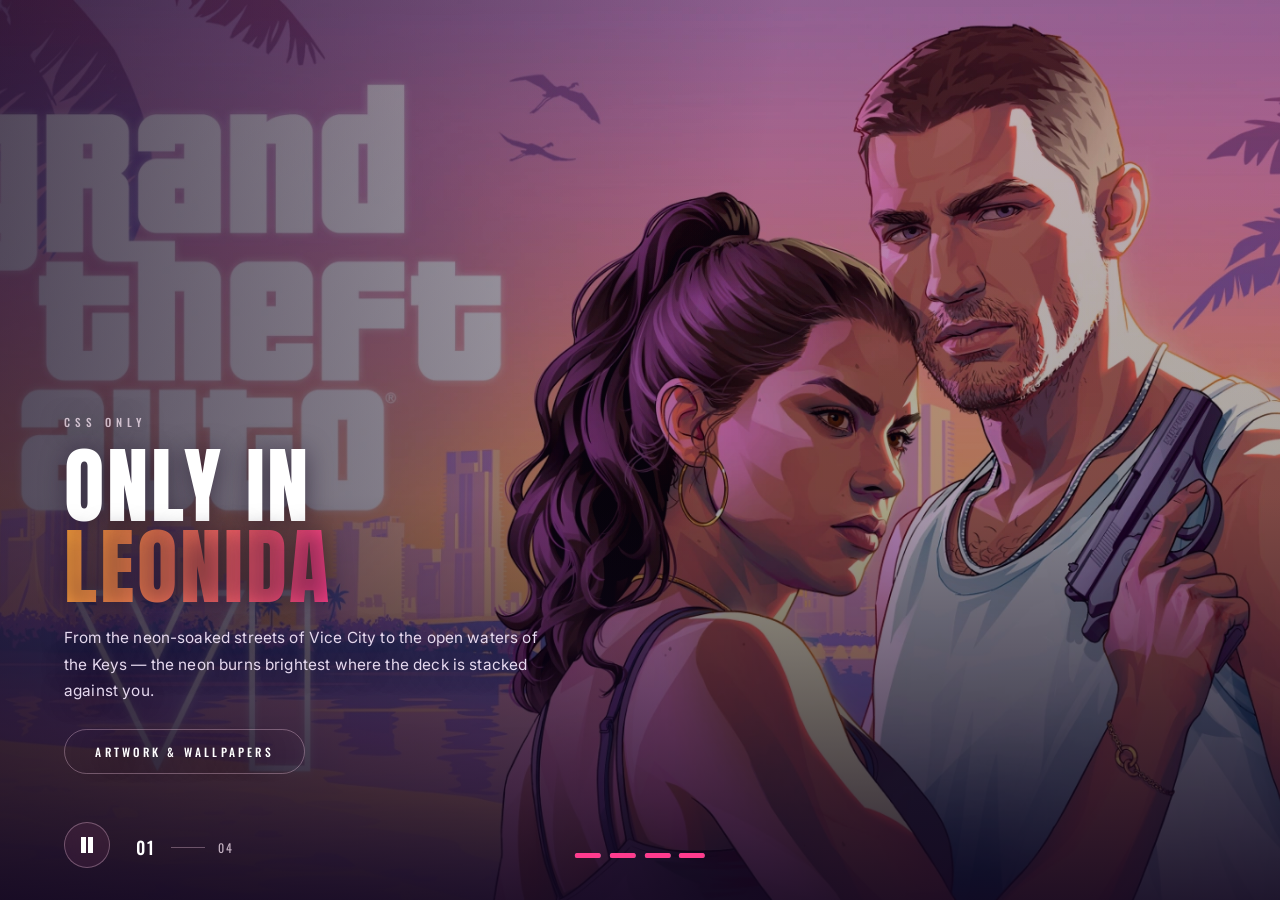
==== autoplay-carousel.html @ ba2a53c5 "Add no-JS HTML/CSS carousels Scroll-snap and autoplay carousel demos with shared styles and image as" ====
<!DOCTYPE html>
<html lang="en">
<head>
  <meta charset="UTF-8" />
  <meta name="viewport" content="width=device-width, initial-scale=1.0" />
  <title>GTA VI Slider — Autoplay (CSS only)</title>
  <link rel="preconnect" href="https://fonts.googleapis.com" />
  <link rel="preconnect" href="https://fonts.gstatic.com" crossorigin />
  <link href="https://fonts.googleapis.com/css2?family=Anton&family=Inter:wght@400&family=Oswald:wght@400;500&display=swap" rel="stylesheet" />
  <link rel="stylesheet" href="shared.css" />
  <link rel="stylesheet" href="autoplay-carousel.css" />
</head>
<body>

  <div class="slider" aria-label="GTA VI slider — autoplays every 5 seconds, hover to pause">

    <section class="slide" style="--i: 0">
      <picture class="slide-bg">
        <source media="(orientation: portrait)" srcset="Images/mobile/Official_Cover_Art_portrait.webp" />
        <img src="Images/Official_Cover_Art_landscape.webp" alt="Grand Theft Auto VI official cover art" />
      </picture>
      <div class="slide-overlay"></div>
      <div class="slide-content">
        <p class="slide-label">CSS Only</p>
        <h1 class="slide-title">Grand Theft Auto</h1>
        <h2 class="slide-name">VI</h2>
        <p class="slide-desc">Vice City, USA. The darkest side of the sunniest place in America. Coming November 19, 2026 to PlayStation 5 and Xbox Series X|S.</p>
        <div class="slide-btns">
          <a class="btn btn-primary" href="https://www.rockstargames.com/VI/media/artwork-wallpapers" target="_blank" rel="noopener">Artwork &amp; Wallpapers</a>
        </div>
      </div>
    </section>

    <section class="slide" style="--i: 1">
      <picture class="slide-bg">
        <source media="(orientation: portrait)" srcset="Images/mobile/Jason_and_Lucia_01_With_Logos_portrait.webp" />
        <img src="Images/Jason_and_Lucia_01_With_Logos_landscape.webp" alt="Jason and Lucia in Vice City" />
      </picture>
      <div class="slide-overlay"></div>
      <div class="slide-content">
        <p class="slide-label">CSS Only</p>
        <h1 class="slide-title">Jason and</h1>
        <h2 class="slide-name">Lucia</h2>
        <p class="slide-desc">Jason and Lucia have always known the deck is stacked against them — forced to rely on each other more than ever if they want to make it out alive.</p>
        <div class="slide-btns">
          <a class="btn btn-primary" href="https://www.rockstargames.com/VI/media/artwork-wallpapers" target="_blank" rel="noopener">Artwork &amp; Wallpapers</a>
        </div>
      </div>
    </section>

    <section class="slide" style="--i: 2">
      <picture class="slide-bg">
        <source media="(orientation: portrait)" srcset="Images/mobile/Jason_and_Lucia_Robbery_With_Logo_portrait.webp" />
        <img src="Images/Jason_and_Lucia_Robbery_With_Logo_landscape.webp" alt="Jason and Lucia mid-robbery" />
      </picture>
      <div class="slide-overlay"></div>
      <div class="slide-content">
        <p class="slide-label">CSS Only</p>
        <h1 class="slide-title">An Easy Score</h1>
        <h2 class="slide-name">Gone Wrong</h2>
        <p class="slide-desc">When an easy score goes wrong, Jason and Lucia land in the middle of a criminal conspiracy stretching across the state of Leonida.</p>
        <div class="slide-btns">
          <a class="btn btn-primary" href="https://www.rockstargames.com/VI/media/artwork-wallpapers" target="_blank" rel="noopener">Artwork &amp; Wallpapers</a>
        </div>
      </div>
    </section>

    <section class="slide" style="--i: 3">
      <picture class="slide-bg">
        <source media="(orientation: portrait)" srcset="Images/mobile/Jason_Lucia_Beach_With_Logos_portrait.webp" />
        <img src="Images/Jason_Lucia_Beach_With_Logos_landscape.webp" alt="Jason and Lucia on the beach" />
      </picture>
      <div class="slide-overlay"></div>
      <div class="slide-content">
        <p class="slide-label">CSS Only</p>
        <h1 class="slide-title">Only in</h1>
        <h2 class="slide-name">Leonida</h2>
        <p class="slide-desc">From the neon-soaked streets of Vice City to the open waters of the Keys — the neon burns brightest where the deck is stacked against you.</p>
        <div class="slide-btns">
          <a class="btn btn-primary" href="https://www.rockstargames.com/VI/media/artwork-wallpapers" target="_blank" rel="noopener">Artwork &amp; Wallpapers</a>
        </div>
      </div>
    </section>

    <!-- hover to pause: the pause icon morphs into a play icon (pure CSS) -->
    <button class="playpause" type="button" aria-label="Hover to pause autoplay" title="Hover to pause — move the cursor away to resume">
      <span class="pp-icon" aria-hidden="true"></span>
    </button>

    <!-- 01 / 04 counter driven by the shared 20s keyframe clock -->
    <div class="counter" aria-hidden="true">
      <span class="counter-window">
        <span class="counter-strip">
          <span>01</span><span>02</span><span>03</span><span>04</span>
        </span>
      </span>
      <span class="counter-sep"></span>
      <span class="counter-total">04</span>
    </div>

    <!-- dot pills with the 5s countdown fill -->
    <div class="pills" aria-hidden="true">
      <span class="pill" style="--i: 0"></span>
      <span class="pill" style="--i: 1"></span>
      <span class="pill" style="--i: 2"></span>
      <span class="pill" style="--i: 3"></span>
    </div>

  </div>

</body>
</html>
---- shared.css ----
/* ========================================================
   shared.css — design tokens + everything both demos share
   ======================================================== */

:root {
  /* GTA VI / Vice City palette */
  --accent: #ff3b8e;
  --accent-2: #ffa43b;
  --accent-3: #8b5cf6;
  --vice-gradient: linear-gradient(100deg, var(--accent-2) 0%, var(--accent) 55%, var(--accent-3) 110%);
  --bg-dark: #12071f;
  --text-soft: #e6d9ef;
  --text-dim: rgba(255, 235, 250, 0.72);
  --line: rgba(255, 210, 235, 0.32);
  --glass: rgba(255, 120, 190, 0.08);
  --slide-duration: 5s;

  --radius-card: 14px;
  --radius-pill: 999px;

  --font-display: "Anton", "Arial Narrow", sans-serif;
  --font-ui: "Oswald", "Segoe UI", sans-serif;
  --font-body: "Inter", "Segoe UI", Arial, sans-serif;
}

* {
  margin: 0;
  padding: 0;
  box-sizing: border-box;
}

html,
body {
  height: 100%;
}

body {
  font-family: var(--font-ui);
  background: var(--bg-dark);
  color: #fff;
  overflow: hidden;
}

::selection {
  background: var(--accent);
  color: var(--bg-dark);
}

:focus-visible {
  outline: 2px solid var(--accent);
  outline-offset: 3px;
}

/* ---------------- Slide anatomy ---------------- */

.slide {
  position: relative;
  overflow: hidden;
}

/* <picture> with a portrait <source> for mobile art direction */
.slide-bg {
  position: absolute;
  inset: 0;
  display: block;
  filter: brightness(0.9) saturate(1.1) contrast(1.05);
}

.slide-bg img {
  display: block;
  width: 100%;
  height: 100%;
  object-fit: cover;
  object-position: top;
}

.slide-overlay {
  position: absolute;
  inset: 0;
  background:
    linear-gradient(to top, rgba(18, 7, 31, 0.9) 0%, rgba(18, 7, 31, 0.3) 45%, rgba(30, 8, 40, 0.2) 100%),
    linear-gradient(100deg, rgba(18, 7, 31, 0.65) 0%, transparent 55%),
    linear-gradient(200deg, rgba(255, 59, 142, 0.12) 0%, transparent 40%);
}

.slide-content {
  position: absolute;
  left: clamp(1.5rem, 5vw, 4.5rem);
  bottom: clamp(5.5rem, 14vh, 8.5rem);
  z-index: 5;
  max-width: 640px;
  padding-right: 1.5rem;
  /* keeps small type legible where the art behind it runs bright */
  text-shadow: 0 2px 24px rgba(18, 7, 31, 0.55);
}

.slide-label {
  font-size: 0.7rem;
  font-weight: 500;
  letter-spacing: 0.45em;
  text-transform: uppercase;
  color: var(--text-dim);
  margin-bottom: 0.9rem;
}

.slide-title {
  font-family: var(--font-display);
  font-weight: 400;
  font-size: clamp(2.6rem, 6.5vw, 5.2rem);
  line-height: 0.98;
  letter-spacing: 0.035em;
  text-transform: uppercase;
  text-wrap: balance;
}

.slide-name {
  font-family: var(--font-display);
  font-weight: 400;
  font-size: clamp(2.6rem, 6.5vw, 5.2rem);
  line-height: 0.98;
  letter-spacing: 0.035em;
  text-transform: uppercase;
  text-wrap: balance;
  color: var(--accent);
  background: var(--vice-gradient);
  -webkit-background-clip: text;
  background-clip: text;
  -webkit-text-fill-color: transparent;
}

.slide-desc {
  margin-top: 1.1rem;
  font-family: var(--font-body);
  font-size: clamp(0.9rem, 1.2vw, 1rem);
  line-height: 1.7;
  letter-spacing: 0.01em;
  color: var(--text-soft);
  font-weight: 400;
  max-width: 52ch;
  text-wrap: pretty;
}

.slide-btns {
  display: flex;
  flex-wrap: wrap;
  gap: 0.9rem;
  margin-top: 1.6rem;
}

.btn {
  display: inline-block;
  text-decoration: none;
  padding: 0.8rem 1.9rem;
  font-family: var(--font-ui);
  font-size: 0.72rem;
  font-weight: 500;
  letter-spacing: 0.28em;
  text-transform: uppercase;
  border: 1px solid var(--line);
  border-radius: var(--radius-pill);
  background: transparent;
  color: #fff;
  cursor: pointer;
  transition: background 0.35s, color 0.35s, border-color 0.35s;
}

.btn-primary:hover {
  background: var(--vice-gradient);
  color: #12071f;
  border-color: transparent;
  font-weight: 500;
}

.btn-ghost:hover {
  border-color: rgba(255, 255, 255, 0.6);
  color: #fff;
  background: rgba(255, 255, 255, 0.08);
}

/* ---------------- Counter numerals (both demos) ---------------- */

.counter {
  font-variant-numeric: tabular-nums;
}

/* ---------------- Responsive ---------------- */

@media (max-width: 1024px) {
  .slide-content {
    max-width: 540px;
  }
}

@media (max-width: 560px) {
  .slide-content {
    bottom: 6.5rem;
    padding-right: 1rem;
  }

  .btn {
    padding: 0.65rem 1.3rem;
  }
}

@media (max-height: 480px) and (orientation: landscape) {
  .slide-desc {
    display: none;
  }

  .slide-content {
    bottom: 3.5rem;
  }
}

/* ---------------- Reduced motion ---------------- */

@media (prefers-reduced-motion: reduce) {
  /* each demo restores its own safe static state on top of this */
  *,
  *::before,
  *::after,
  *::scroll-marker {
    animation: none !important;
    transition-duration: 0.01ms !important;
  }
}
---- autoplay-carousel.css ----
/* ==========================================================
   autoplay-carousel.css — Demo 2: keyframe autoplay
   One shared 20s clock (4 slides x 5s); every animation runs
   on it with a negative delay of --i x 5s, so slides, content,
   pills and counter stay perfectly in sync with zero JS.
   ========================================================== */

:root {
  --slides: 4;
  --cycle: calc(var(--slide-duration) * var(--slides)); /* 20s */
}

.slider {
  position: relative;
  width: 100vw;
  height: 100dvh;
  overflow: hidden;
}

.slider .slide {
  position: absolute;
  inset: 0;
  z-index: 0;
  animation: slide-cycle var(--cycle) infinite;
  animation-delay: calc((var(--i) - var(--slides)) * var(--slide-duration));
}

/* fades in ON TOP (z3) during the last 5% of the previous window,
   holds its 25% window at z2, then drops beneath (z1) the moment the
   window ends — so even paused exactly on a boundary, the newer slide
   always covers the older one */
@keyframes slide-cycle {
  0%      { opacity: 1; z-index: 2; }
  24.99%  { opacity: 1; z-index: 2; }
  25%     { opacity: 1; z-index: 1; }
  30%     { opacity: 0; z-index: 1; }
  94.99%  { opacity: 0; z-index: 1; }
  95%     { opacity: 0; z-index: 3; }
  100%    { opacity: 1; z-index: 3; }
}

/* ------- content cascade (staggered by --d) ------- */

.slider .slide-label,
.slider .slide-title,
.slider .slide-name,
.slider .slide-desc,
.slider .slide-btns {
  animation: content-cycle var(--cycle) infinite;
  animation-delay: calc((var(--i) - var(--slides)) * var(--slide-duration) + var(--d, 0s));
}

.slider .slide-label { --d: 0.05s; }
.slider .slide-title { --d: 0.2s; }
.slider .slide-name  { --d: 0.35s; }
.slider .slide-desc  { --d: 0.5s; }
.slider .slide-btns  { --d: 0.65s; }

@keyframes content-cycle {
  0%   { opacity: 0; translate: 0 18px; }
  4%   { opacity: 1; translate: 0 0; }
  25%  { opacity: 1; translate: 0 0; }
  30%  { opacity: 0; translate: 0 18px; }
  100% { opacity: 0; translate: 0 18px; }
}

/* ------- slow 6s-style zoom while the slide is active ------- */

.slider .slide-bg {
  animation: zoom-cycle var(--cycle) infinite;
  animation-delay: calc((var(--i) - var(--slides)) * var(--slide-duration));
}

@keyframes zoom-cycle {
  0%   { scale: 1.15; }
  25%  { scale: 1.02; }
  30%  { scale: 1.15; }
  100% { scale: 1.15; }
}

/* ---------------- pause / play button ----------------
   Hovering it pauses every animation on the slider (see the
   :has() rule below); the pause bars morph into a play
   triangle via clip-path transitions. */

.playpause {
  position: absolute;
  left: clamp(1.5rem, 5vw, 4.5rem);
  bottom: 2rem;
  z-index: 20;
  width: 46px;
  height: 46px;
  border-radius: 50%;
  border: 1px solid var(--line);
  background: var(--glass);
  backdrop-filter: blur(8px);
  display: grid;
  place-items: center;
  cursor: pointer;
  transition: background 0.3s, scale 0.3s;
}

.playpause:hover {
  background: rgba(255, 59, 142, 0.18);
  scale: 1.08;
}

.pp-icon {
  position: relative;
  width: 16px;
  height: 16px;
  display: block;
}

/* the two pause bars */
.pp-icon::before,
.pp-icon::after {
  content: "";
  position: absolute;
  top: 0;
  height: 100%;
  background: #fff;
  clip-path: polygon(0 0, 100% 0, 100% 100%, 0 100%);
  transition: clip-path 0.35s ease, left 0.35s ease, width 0.35s ease;
}

.pp-icon::before {
  left: 2px;
  width: 5px;
}

.pp-icon::after {
  left: 9px;
  width: 5px;
}

/* on hover the bars join and reshape into a right-pointing triangle:
   left bar = left half, right bar = the tip */
.playpause:hover .pp-icon::before {
  left: 2px;
  width: 12px;
  clip-path: polygon(0 0, 100% 50%, 100% 50%, 0 100%);
}

.playpause:hover .pp-icon::after {
  left: 8px;
  width: 6px;
  clip-path: polygon(0 25%, 100% 50%, 100% 50%, 0 75%);
}

/* ---------------- counter ---------------- */

.counter {
  position: absolute;
  left: calc(clamp(1.5rem, 5vw, 4.5rem) + 46px + 1.6rem);
  bottom: 2.6rem;
  z-index: 20;
  display: flex;
  align-items: center;
  gap: 0.8rem;
  letter-spacing: 0.15em;
}

.counter-window {
  display: block;
  height: 1.35rem;
  line-height: 1.35rem;
  overflow: hidden;
}

.counter-strip {
  display: block;
  font-size: 1.1rem;
  font-weight: 500;
  color: #fff;
  animation: count-cycle var(--cycle) infinite;
}

.counter-strip span {
  display: block;
  height: 1.35rem;
}

/* stepped, with a quick roll between windows */
@keyframes count-cycle {
  0%, 24%   { translate: 0 0; }
  27%, 49%  { translate: 0 -25%; }
  52%, 74%  { translate: 0 -50%; }
  77%, 100% { translate: 0 -75%; } /* loop snaps back to 01 */
}

.counter-sep {
  width: 34px;
  height: 1px;
  background: var(--line);
}

.counter-total {
  font-size: 0.75rem;
  color: var(--text-dim);
}

/* ---------------- dot pills with countdown fill ---------------- */

.pills {
  position: absolute;
  left: 50%;
  bottom: 2.6rem;
  translate: -50% 0;
  z-index: 20;
  display: flex;
  align-items: center;
  gap: 0.55rem;
}

.pill {
  position: relative;
  width: 26px;
  height: 5px;
  border-radius: 999px;
  background: rgba(255, 255, 255, 0.4);
  overflow: hidden;
  animation: pill-cycle var(--cycle) infinite;
  animation-delay: calc((var(--i) - var(--slides)) * var(--slide-duration));
}

/* active pill grows and turns vice-pink for its window */
@keyframes pill-cycle {
  0%      { width: 44px; background: rgba(255, 59, 142, 0.45); }
  24.99%  { width: 44px; background: rgba(255, 59, 142, 0.45); }
  25%     { width: 26px; background: rgba(255, 255, 255, 0.4); }
  95%     { width: 26px; background: rgba(255, 255, 255, 0.4); }
  100%    { width: 44px; background: rgba(255, 59, 142, 0.45); }
}

/* the 5s countdown fill */
.pill::after {
  content: "";
  position: absolute;
  inset: 0;
  background: var(--accent);
  transform-origin: left;
  animation: timer-cycle var(--cycle) infinite;
  animation-delay: calc((var(--i) - var(--slides)) * var(--slide-duration));
}

@keyframes timer-cycle {
  0%      { scale: 0 1; opacity: 1; }
  24.99%  { scale: 1 1; opacity: 1; }
  25%     { scale: 0 1; opacity: 0; }
  99.99%  { scale: 0 1; opacity: 0; }
  100%    { scale: 0 1; opacity: 1; }
}

/* ---------------- hover the pause button = pause everything ---------------- */

.slider:has(.playpause:hover) *,
.slider:has(.playpause:hover) *::after {
  animation-play-state: paused;
}

/* ---------------- reduced motion: static first-frame look ----------------
   shared.css sets animation: none, which would leave every slide at its
   base styles; make that a sensible static page (all slides stack, the
   last one in DOM paints on top). */
@media (prefers-reduced-motion: reduce) {
  .slider .slide,
  .slider .slide-content > *,
  .slider .counter-strip,
  .slider .pill {
    opacity: 1;
    translate: 0 0;
  }

  .slider .slide-bg {
    scale: 1;
  }

  .pill::after {
    display: none;
  }
}

@media (max-width: 560px) {
  .counter,
  .playpause {
    display: none;
  }
}
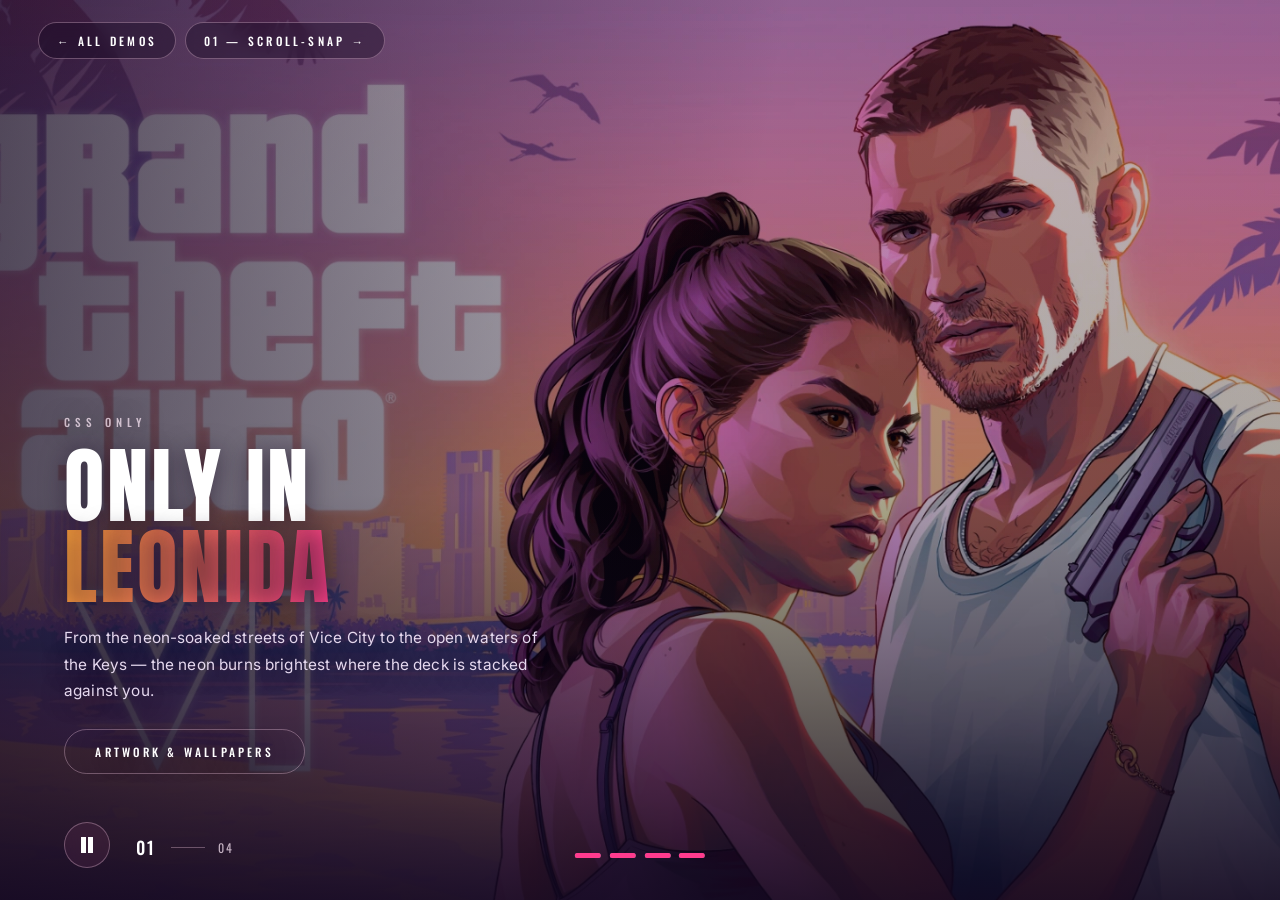
==== commit 1d9e1278: "Fix touch pause toggle, add demo nav and support fallbacks - autoplay: gate every :hover rule behind" ====
--- a/autoplay-carousel.html
+++ b/autoplay-carousel.html
@@ -12,7 +12,12 @@
 </head>
 <body>
 
-  <div class="slider" aria-label="GTA VI slider — autoplays every 5 seconds, hover to pause">
+  <nav class="demo-nav" aria-label="Demo navigation">
+    <a class="btn btn-ghost" href="index.html">← All Demos</a>
+    <a class="btn btn-ghost" href="scroll-carousel.html">01 — Scroll-Snap →</a>
+  </nav>
+
+  <div class="slider" role="region" aria-label="GTA VI slider — autoplays every 5 seconds; use the pause button to stop">
 
     <section class="slide" style="--i: 0">
       <picture class="slide-bg">
@@ -22,11 +27,10 @@
       <div class="slide-overlay"></div>
       <div class="slide-content">
         <p class="slide-label">CSS Only</p>
-        <h1 class="slide-title">Grand Theft Auto</h1>
-        <h2 class="slide-name">VI</h2>
+        <h1 class="slide-title">Grand Theft Auto <span class="slide-name">VI</span></h1>
         <p class="slide-desc">Vice City, USA. The darkest side of the sunniest place in America. Coming November 19, 2026 to PlayStation 5 and Xbox Series X|S.</p>
         <div class="slide-btns">
-          <a class="btn btn-primary" href="https://www.rockstargames.com/VI/media/artwork-wallpapers" target="_blank" rel="noopener">Artwork &amp; Wallpapers</a>
+          <a class="btn btn-primary" href="https://www.rockstargames.com/VI/media/artwork-wallpapers" target="_blank" rel="noopener" aria-label="Artwork and wallpapers — Grand Theft Auto VI cover art">Artwork &amp; Wallpapers</a>
         </div>
       </div>
     </section>
@@ -43,7 +47,7 @@
         <h2 class="slide-name">Lucia</h2>
         <p class="slide-desc">Jason and Lucia have always known the deck is stacked against them — forced to rely on each other more than ever if they want to make it out alive.</p>
         <div class="slide-btns">
-          <a class="btn btn-primary" href="https://www.rockstargames.com/VI/media/artwork-wallpapers" target="_blank" rel="noopener">Artwork &amp; Wallpapers</a>
+          <a class="btn btn-primary" href="https://www.rockstargames.com/VI/media/artwork-wallpapers" target="_blank" rel="noopener" aria-label="Artwork and wallpapers — Jason and Lucia">Artwork &amp; Wallpapers</a>
         </div>
       </div>
     </section>
@@ -60,7 +64,7 @@
         <h2 class="slide-name">Gone Wrong</h2>
         <p class="slide-desc">When an easy score goes wrong, Jason and Lucia land in the middle of a criminal conspiracy stretching across the state of Leonida.</p>
         <div class="slide-btns">
-          <a class="btn btn-primary" href="https://www.rockstargames.com/VI/media/artwork-wallpapers" target="_blank" rel="noopener">Artwork &amp; Wallpapers</a>
+          <a class="btn btn-primary" href="https://www.rockstargames.com/VI/media/artwork-wallpapers" target="_blank" rel="noopener" aria-label="Artwork and wallpapers — An Easy Score Gone Wrong">Artwork &amp; Wallpapers</a>
         </div>
       </div>
     </section>
@@ -77,15 +81,18 @@
         <h2 class="slide-name">Leonida</h2>
         <p class="slide-desc">From the neon-soaked streets of Vice City to the open waters of the Keys — the neon burns brightest where the deck is stacked against you.</p>
         <div class="slide-btns">
-          <a class="btn btn-primary" href="https://www.rockstargames.com/VI/media/artwork-wallpapers" target="_blank" rel="noopener">Artwork &amp; Wallpapers</a>
+          <a class="btn btn-primary" href="https://www.rockstargames.com/VI/media/artwork-wallpapers" target="_blank" rel="noopener" aria-label="Artwork and wallpapers — Only in Leonida">Artwork &amp; Wallpapers</a>
         </div>
       </div>
     </section>
 
-    <!-- hover to pause: the pause icon morphs into a play icon (pure CSS) -->
-    <button class="playpause" type="button" aria-label="Hover to pause autoplay" title="Hover to pause — move the cursor away to resume">
+    <!-- pause toggle: a real checkbox drives :has(:checked) so click, tap,
+         and keyboard all work; hover still previews the pause. The pause
+         icon morphs into a play icon (pure CSS). -->
+    <input type="checkbox" id="pause" class="pause-toggle" aria-label="Pause autoplay" />
+    <label for="pause" class="playpause" title="Pause or resume autoplay">
       <span class="pp-icon" aria-hidden="true"></span>
-    </button>
+    </label>
 
     <!-- 01 / 04 counter driven by the shared 20s keyframe clock -->
     <div class="counter" aria-hidden="true">
--- a/shared.css
+++ b/shared.css
@@ -51,6 +51,26 @@
   outline-offset: 3px;
 }
 
+/* ---------------- Demo nav (back / switch) ----------------
+   Fixed top-left pills on both demo pages: the way back to the
+   index and the one-click jump to the sibling engine. */
+
+.demo-nav {
+  position: fixed;
+  top: 1.4rem;
+  left: clamp(1.25rem, 3vw, 3rem);
+  z-index: 50;
+  display: flex;
+  flex-wrap: wrap;
+  gap: 0.6rem;
+}
+
+.demo-nav .btn {
+  padding: 0.55rem 1.1rem;
+  background: rgba(18, 7, 31, 0.4);
+  backdrop-filter: blur(8px);
+}
+
 /* ---------------- Slide anatomy ---------------- */
 
 .slide {
@@ -192,6 +212,11 @@
 }
 
 @media (max-width: 560px) {
+  .demo-nav {
+    top: 1rem;
+    left: 1.25rem;
+  }
+
   .slide-content {
     bottom: 6.5rem;
     padding-right: 1rem;
--- a/autoplay-carousel.css
+++ b/autoplay-carousel.css
@@ -25,17 +25,19 @@
   animation-delay: calc((var(--i) - var(--slides)) * var(--slide-duration));
 }
 
-/* fades in ON TOP (z3) during the last 5% of the previous window,
-   holds its 25% window at z2, then drops beneath (z1) the moment the
-   window ends — so even paused exactly on a boundary, the newer slide
-   always covers the older one */
+/* fades in ON TOP (z3) during the last 2% of the previous window
+   (a 400ms crossfade — sharp enough that pausing rarely lands inside
+   it and never holds a long 50/50 double exposure), holds its 25%
+   window at z2, then drops beneath (z1) the moment the window ends —
+   so even paused exactly on a boundary, the newer slide always covers
+   the older one */
 @keyframes slide-cycle {
   0%      { opacity: 1; z-index: 2; }
   24.99%  { opacity: 1; z-index: 2; }
   25%     { opacity: 1; z-index: 1; }
   30%     { opacity: 0; z-index: 1; }
-  94.99%  { opacity: 0; z-index: 1; }
-  95%     { opacity: 0; z-index: 3; }
+  97.99%  { opacity: 0; z-index: 1; }
+  98%     { opacity: 0; z-index: 3; }
   100%    { opacity: 1; z-index: 3; }
 }
 
@@ -78,10 +80,28 @@
   100% { scale: 1.15; }
 }
 
-/* ---------------- pause / play button ----------------
-   Hovering it pauses every animation on the slider (see the
-   :has() rule below); the pause bars morph into a play
-   triangle via clip-path transitions. */
+/* ---------------- pause / play toggle ----------------
+   A visually hidden checkbox carries the state so click, tap,
+   and keyboard all pause (see the :has() rules below); hovering
+   the label previews the pause. The pause bars morph into a
+   play triangle via clip-path transitions. */
+
+.pause-toggle {
+  position: absolute;
+  width: 1px;
+  height: 1px;
+  margin: -1px;
+  padding: 0;
+  border: 0;
+  overflow: hidden;
+  clip-path: inset(50%);
+  white-space: nowrap;
+}
+
+.pause-toggle:focus-visible + .playpause {
+  outline: 2px solid var(--accent);
+  outline-offset: 3px;
+}
 
 .playpause {
   position: absolute;
@@ -100,9 +120,15 @@
   transition: background 0.3s, scale 0.3s;
 }
 
-.playpause:hover {
-  background: rgba(255, 59, 142, 0.18);
-  scale: 1.08;
+/* hover styling is gated to real pointers throughout this file: a touch
+   browser leaves a sticky :hover on the tapped label until you tap
+   somewhere else, which would keep the carousel paused (and the icon
+   stuck on the play triangle) after the checkbox is unchecked. */
+@media (hover: hover) and (pointer: fine) {
+  .playpause:hover {
+    background: rgba(255, 59, 142, 0.18);
+    scale: 1.08;
+  }
 }
 
 .pp-icon {
@@ -134,18 +160,32 @@
   width: 5px;
 }
 
-/* on hover the bars join and reshape into a right-pointing triangle:
-   left bar = left half, right bar = the tip */
-.playpause:hover .pp-icon::before {
+/* on hover or while paused the bars join and reshape into a
+   right-pointing triangle: left bar = left half, right bar = the tip */
+.pause-toggle:checked + .playpause .pp-icon::before {
   left: 2px;
   width: 12px;
   clip-path: polygon(0 0, 100% 50%, 100% 50%, 0 100%);
 }
 
-.playpause:hover .pp-icon::after {
+.pause-toggle:checked + .playpause .pp-icon::after {
   left: 8px;
   width: 6px;
   clip-path: polygon(0 25%, 100% 50%, 100% 50%, 0 75%);
+}
+
+@media (hover: hover) and (pointer: fine) {
+  .playpause:hover .pp-icon::before {
+    left: 2px;
+    width: 12px;
+    clip-path: polygon(0 0, 100% 50%, 100% 50%, 0 100%);
+  }
+
+  .playpause:hover .pp-icon::after {
+    left: 8px;
+    width: 6px;
+    clip-path: polygon(0 25%, 100% 50%, 100% 50%, 0 75%);
+  }
 }
 
 /* ---------------- counter ---------------- */
@@ -225,12 +265,16 @@
 }
 
 /* active pill grows and turns vice-pink for its window */
+/* the active track sits at half-strength accent so the solid accent
+   countdown fill stays readable on top of it; paused at any moment,
+   the active pill still reads unmistakably pink like the scroll
+   demo's :target-current marker */
 @keyframes pill-cycle {
-  0%      { width: 44px; background: rgba(255, 59, 142, 0.45); }
-  24.99%  { width: 44px; background: rgba(255, 59, 142, 0.45); }
+  0%      { width: 44px; background: rgba(255, 59, 142, 0.5); }
+  24.99%  { width: 44px; background: rgba(255, 59, 142, 0.5); }
   25%     { width: 26px; background: rgba(255, 255, 255, 0.4); }
   95%     { width: 26px; background: rgba(255, 255, 255, 0.4); }
-  100%    { width: 44px; background: rgba(255, 59, 142, 0.45); }
+  100%    { width: 44px; background: rgba(255, 59, 142, 0.5); }
 }
 
 /* the 5s countdown fill */
@@ -252,17 +296,29 @@
   100%    { scale: 0 1; opacity: 1; }
 }
 
-/* ---------------- hover the pause button = pause everything ---------------- */
-
-.slider:has(.playpause:hover) *,
-.slider:has(.playpause:hover) *::after {
+/* ------- pause everything: checkbox checked, or hovering the button ------- */
+
+/* the checkbox is the real state — tap, click and keyboard all land here */
+.slider:has(.pause-toggle:checked) *,
+.slider:has(.pause-toggle:checked) *::after {
   animation-play-state: paused;
+}
+
+/* hover-to-pause is a mouse convenience only. On touch it would outlive
+   the tap and keep the carousel frozen after unchecking, so it never
+   applies there. */
+@media (hover: hover) and (pointer: fine) {
+  .slider:has(.playpause:hover) *,
+  .slider:has(.playpause:hover) *::after {
+    animation-play-state: paused;
+  }
 }
 
 /* ---------------- reduced motion: static first-frame look ----------------
    shared.css sets animation: none, which would leave every slide at its
-   base styles; make that a sensible static page (all slides stack, the
-   last one in DOM paints on top). */
+   base styles; make that a sensible static page. Slides restack so slide
+   1 paints on top — matching the counter's resting "01" — and the pause
+   control disappears because there is no motion left to pause. */
 @media (prefers-reduced-motion: reduce) {
   .slider .slide,
   .slider .slide-content > *,
@@ -272,6 +328,10 @@
     translate: 0 0;
   }
 
+  .slider .slide {
+    z-index: calc(var(--slides) - var(--i));
+  }
+
   .slider .slide-bg {
     scale: 1;
   }
@@ -279,11 +339,23 @@
   .pill::after {
     display: none;
   }
-}
-
-@media (max-width: 560px) {
-  .counter,
+
+  /* slide 1 is on top, so pill 1 reads active */
+  .pills .pill:first-child {
+    width: 44px;
+    background: rgba(255, 59, 142, 0.5);
+  }
+
+  .pause-toggle,
   .playpause {
     display: none;
   }
 }
+
+/* the pause toggle stays visible on mobile: touch users have no hover,
+   so the checkbox is their only way to stop the motion */
+@media (max-width: 560px) {
+  .counter {
+    display: none;
+  }
+}
